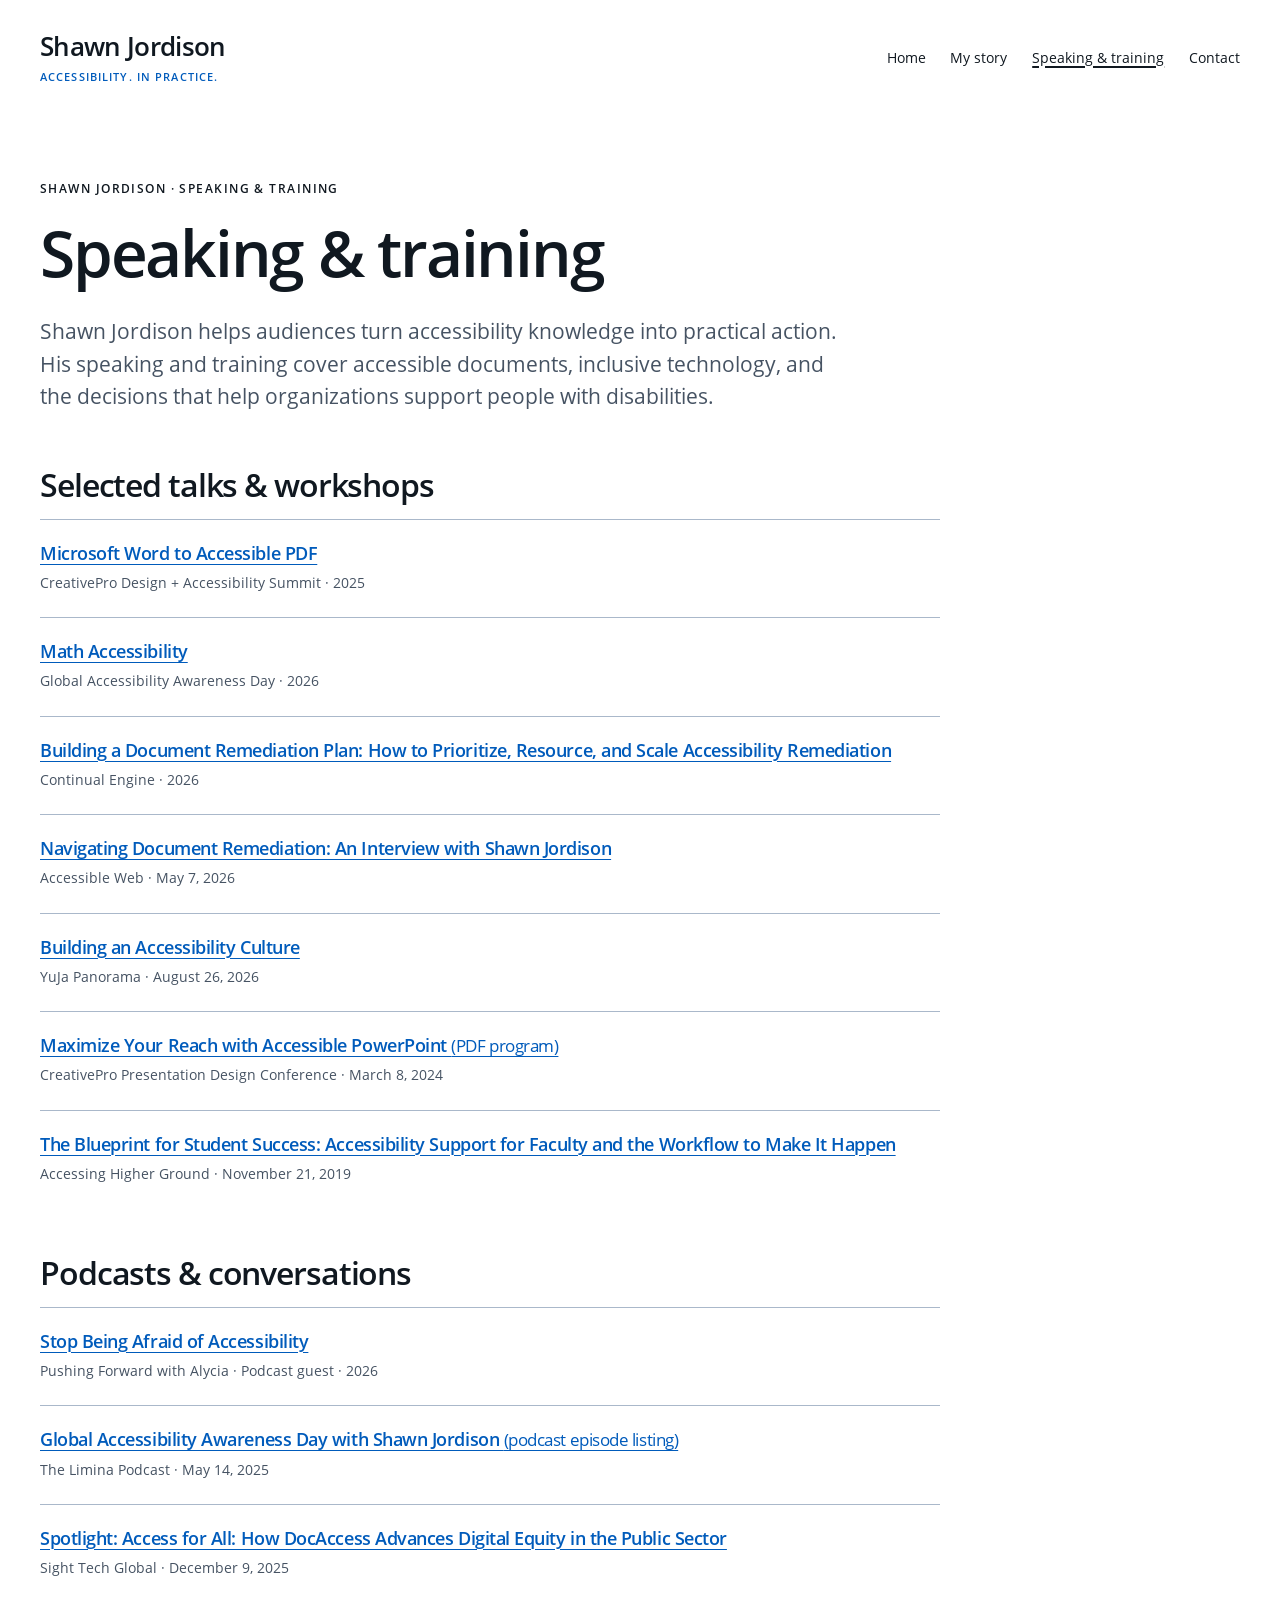
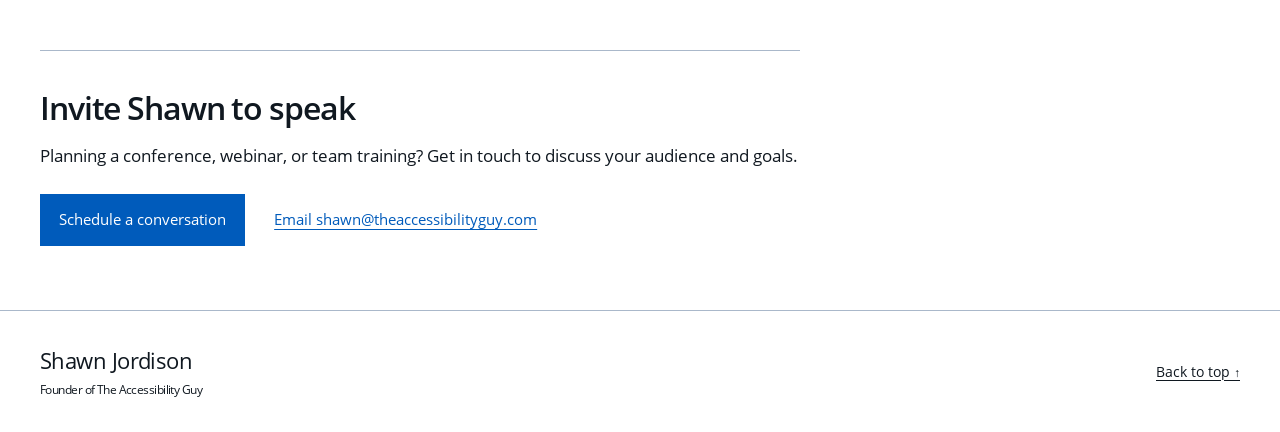
==== speaking.html @ 328009c0 "Add Speaking & training page, homepage highlights, hero scheduling button, Read my story link" ====
<!doctype html>
<html lang="en"><head><meta charset="utf-8"><meta name="viewport" content="width=device-width, initial-scale=1"><meta name="description" content="Selected talks, workshops, podcasts, and upcoming appearances by Shawn Jordison, founder of The Accessibility Guy."><title>Speaking &amp; training | Shawn Jordison</title><link rel="stylesheet" href="styles.css"></head><body>
<a class="skip-link" href="#main">Skip to main content</a>
  <header class="site-header" id="top">
    <div class="shell header-inner">
      <a class="wordmark" href="index.html">Shawn Jordison<span>Accessibility. In practice.</span></a>
      <nav aria-label="Main navigation">
        <ul><li><a href="index.html">Home</a></li><li><a href="story.html">My story</a></li><li><a href="speaking.html" aria-current="page">Speaking &amp; training</a></li><li><a href="index.html#contact">Contact</a></li></ul>
      </nav>
    </div>
  </header>
<main id="main" tabindex="-1">
<div class="story shell speaking-page">
<header class="story-header"><p class="eyebrow">Shawn Jordison · Speaking &amp; training</p><h1>Speaking &amp; training</h1><p class="lead">Shawn Jordison helps audiences turn accessibility knowledge into practical action. His speaking and training cover accessible documents, inclusive technology, and the decisions that help organizations support people with disabilities.</p></header>
<section class="talk-section" aria-labelledby="talks-title"><h2 id="talks-title">Selected talks &amp; workshops</h2><ul class="talk-list"><li><h3><a href="https://creativepro.com/event/design-accessibility-summit-2025/">Microsoft Word to Accessible PDF</a></h3><p class="talk-meta">CreativePro Design + Accessibility Summit · 2025</p></li><li><h3><a href="https://gaad.umn.edu/">Math Accessibility</a></h3><p class="talk-meta">Global Accessibility Awareness Day · 2026</p></li><li><h3><a href="https://www.continualengine.com/building-a-document-remediation-plan-how-to-prioritize-resource-and-scale-accessibility-remediation/">Building a Document Remediation Plan: How to Prioritize, Resource, and Scale Accessibility Remediation</a></h3><p class="talk-meta">Continual Engine · 2026</p></li><li><h3><a href="https://accessibleweb.com/webinar-video-archive/navigating-document-remediation-an-interview-with-shawn-jordison-upcoming-webinar/">Navigating Document Remediation: An Interview with Shawn Jordison</a></h3><p class="talk-meta">Accessible Web · May 7, 2026</p></li><li><h3><a href="https://theaccessibilityguy.com/building-an-accessibility-culture-august-26-2026-2-pm-et/">Building an Accessibility Culture</a></h3><p class="talk-meta">YuJa Panorama · August 26, 2026</p></li><li><h3><a href="https://creativeproweek.com/2024/PDC24/The-CreativePro-Presentation-Design-Conference-2024-Printable-Agenda.pdf">Maximize Your Reach with Accessible PowerPoint <span class="link-note">(PDF program)</span></a></h3><p class="talk-meta">CreativePro Presentation Design Conference · March 8, 2024</p></li><li><h3><a href="https://accessinghigherground.org/accepted-sessions-ahg-2019/">The Blueprint for Student Success: Accessibility Support for Faculty and the Workflow to Make It Happen</a></h3><p class="talk-meta">Accessing Higher Ground · November 21, 2019</p></li></ul></section>
<section class="talk-section" aria-labelledby="podcasts-title"><h2 id="podcasts-title">Podcasts &amp; conversations</h2><ul class="talk-list"><li><h3><a href="https://alyciaanderson.com/episode-142-transcript/">Stop Being Afraid of Accessibility</a></h3><p class="talk-meta">Pushing Forward with Alycia · Podcast guest · 2026</p></li><li><h3><a href="https://music.amazon.com/podcasts/6e4bbd09-2124-4073-b7bd-d2cc413bbe60/the-limina-podcast">Global Accessibility Awareness Day with Shawn Jordison <span class="link-note">(podcast episode listing)</span></a></h3><p class="talk-meta">The Limina Podcast · May 14, 2025</p></li><li><h3><a href="https://sighttechglobal.com/session/spotlight-access-for-all-how-docaccess-advances-digital-equity-in-the-public-sector/">Spotlight: Access for All: How DocAccess Advances Digital Equity in the Public Sector</a></h3><p class="talk-meta">Sight Tech Global · December 9, 2025</p></li></ul></section>
<section class="talk-section" id="upcoming" aria-labelledby="upcoming-title"><h2 id="upcoming-title">Upcoming appearances</h2><ul class="talk-list"><li data-until="2026-10-23T00:00:00-07:00"><h3><a href="https://creativepro.com/event/design-accessibility-summit-2026/">Building Better Word-to-PDF Accessibility Workflows</a></h3><p class="talk-meta">CreativePro Design + Accessibility Summit · October 22, 2026</p></li><li data-until="2026-11-20T00:00:00-08:00"><h3><a href="https://accessinghigherground.org/why-accessibility-training-fails-and-what-actually-works/">Why Accessibility Training Fails—and What Actually Works</a></h3><p class="talk-meta">With Maria Taylor · Accessing Higher Ground · November 19, 2026</p></li></ul></section>
<section class="story-contact" aria-labelledby="invite-title"><h2 id="invite-title">Invite Shawn to speak</h2><p>Planning a conference, webinar, or team training? Get in touch to discuss your audience and goals.</p><div class="actions"><a class="button" href="https://tidycal.com/shawnjordison0000">Schedule a conversation</a><a class="text-link" href="mailto:shawn@theaccessibilityguy.com">Email shawn@theaccessibilityguy.com</a></div></section>
</div>
</main>
<script>(function(){var n=Date.now();document.querySelectorAll("[data-until]").forEach(function(li){if(n>=Date.parse(li.getAttribute("data-until")))li.remove()});var u=document.getElementById("upcoming");if(u&&!u.querySelector("li"))u.remove()})();</script>
<footer class="site-footer"><div class="shell footer-inner"><p>Shawn Jordison<span>Founder of The Accessibility Guy</span></p><a href="#top">Back to top <span aria-hidden="true">↑</span></a></div></footer></body></html>
---- styles.css ----
@font-face{font-family:'Open Sans';src:url('fonts/OpenSans-Regular.ttf') format('truetype');font-style:normal;font-weight:400;font-display:swap}
@font-face{font-family:'Open Sans';src:url('fonts/OpenSans-Semibold.ttf') format('truetype');font-style:normal;font-weight:600;font-display:swap}
:root{--paper:#ffffff;--ink:#101820;--muted:#465363;--line:#aab8ca;--blue:#005bbb;--tint:#f0f5fc;--white:#ffffff;--accent:#b8d8ff;--focus:#005bbb}
*{box-sizing:border-box}html{scroll-padding-top:1rem}body{margin:0;background:var(--paper);color:var(--ink);font-family:'Open Sans',Arial,sans-serif;font-size:1.0625rem;line-height:1.65}a{color:inherit;text-underline-offset:.24em;text-decoration-thickness:.08em}a:hover{text-decoration-thickness:.15em}a:focus-visible{outline:3px solid var(--focus);outline-offset:5px;background-color:#fff;color:#101820}h1,h2,h3,p,figure{margin:0}h1,h2{font-family:'Open Sans',Arial,sans-serif;font-weight:600;letter-spacing:-.035em;line-height:1.08;text-wrap:balance}h1{font-size:clamp(2.75rem,5vw,4.6rem)}h2{font-size:clamp(2.15rem,3.4vw,3.4rem)}h3{font-size:1.4rem;line-height:1.3;font-weight:600;letter-spacing:-.025em}p+p{margin-top:1rem}em{font-weight:600;font-style:normal;color:var(--blue)}.shell{width:min(100% - 4rem,1200px);margin-inline:auto}.eyebrow{font-size:.75rem;font-weight:600;letter-spacing:.12em;line-height:1.6;text-transform:uppercase}.small{font-size:.875rem}.skip-link{position:absolute;top:.5rem;left:1rem;transform:translateY(-180%);z-index:5;padding:.7rem 1rem;background:white}.skip-link:focus{transform:none}.header-inner{min-height:115px;display:flex;justify-content:space-between;align-items:center;gap:2rem}.wordmark{font-weight:600;font-family:'Open Sans',Arial,sans-serif;font-size:1.65rem;line-height:1.2;text-decoration:none}.wordmark span{font-weight:400;display:block;font-family:'Open Sans',Arial,sans-serif;font-size:.7rem;letter-spacing:.1em;margin-top:.45rem;text-transform:uppercase}nav ul{list-style:none;display:flex;flex-wrap:wrap;gap:.4rem 1.55rem;padding:0;margin:0}nav a{display:inline-flex;align-items:center;min-height:44px;text-decoration:none;font-size:.9rem}.draft-note{font-size:.8rem;padding:.7rem 0;background:var(--tint);border-block:1px solid var(--line);color:var(--muted)}.hero{padding-block:5rem;display:grid;grid-template-columns:1.45fr 1fr;gap:3.8rem;align-items:center}.hero .eyebrow{margin-bottom:1.5rem}.intro{font-size:1.2rem;max-width:33rem;margin-top:1.6rem;color:var(--muted)}.actions{display:flex;gap:1.8rem;flex-wrap:wrap;align-items:center;margin-top:2.2rem}.button{background:var(--blue);color:var(--white);display:inline-flex;gap:1.4rem;align-items:center;min-height:50px;padding:.85rem 1.2rem;text-decoration:none;font-size:.95rem}.button:hover{background:var(--ink);text-decoration:underline}.text-link{display:inline-block;padding:.65rem 0;font-size:.95rem}.portrait-placeholder{align-self:stretch;background:var(--tint);border:1px solid var(--line);display:flex;flex-direction:column;justify-content:space-between;overflow:hidden}.portrait-art{position:relative;min-height:250px;display:grid;place-items:center;overflow:hidden;border-bottom:1px solid var(--line)}.portrait-art>span{font-family:'Open Sans',Arial,sans-serif;font-size:6rem;letter-spacing:-.08em;position:relative;z-index:1}.orbit{position:absolute;width:340px;height:340px;border:1px solid #9bbce8;border-radius:50%}.one{left:-150px;top:-115px}.two{right:-150px;bottom:-170px}.portrait-placeholder figcaption{padding:1.5rem}.portrait-placeholder .eyebrow{display:block;margin-bottom:.5rem;font-size:.65rem}.portrait-placeholder figcaption p{font-weight:600;font-family:'Open Sans',Arial,sans-serif;font-size:1.5rem;line-height:1.3;margin-bottom:.4rem}.portrait-placeholder .small{color:var(--muted)}.section{padding-block:5rem}.about{border-top:1px solid var(--line);display:grid;grid-template-columns:1fr 1fr;gap:4rem}.section .eyebrow{margin-bottom:1.1rem}.lead{font-size:1.3rem;line-height:1.55}.section-copy>p:not(.lead){color:var(--muted)}.editor-note{border-left:3px solid var(--blue);padding-left:1rem;font-size:.875rem}.speaking{background:var(--ink);color:var(--white)}.section-heading{display:grid;grid-template-columns:1fr 1fr;gap:4rem;align-items:end;margin-bottom:3rem}.section-heading>p{max-width:32rem}.speaking .eyebrow{color:var(--accent)}.topic-list{list-style:none;margin:0 0 1.2rem;padding:0}.topic-list li{border-top:1px solid #718398;padding:2rem 0;display:grid;grid-template-columns:3rem 1fr 10rem;gap:1rem}.topic-list li:last-child{border-bottom:1px solid #718398}.topic-number{color:var(--accent);font-size:.9rem}.topic-list h3{margin-bottom:.6rem}.topic-list li p{max-width:36rem}.format{font-size:.8rem}.work-placeholder{border:1px solid var(--line);padding:2.5rem;display:grid;grid-template-columns:1fr 2fr;gap:3rem;background:var(--white)}.placeholder-label{font-size:.75rem;text-transform:uppercase;letter-spacing:.1em}.work-placeholder h3{margin-bottom:1rem}.work-placeholder .small{color:var(--muted)}.contact{background:var(--tint);border-block:1px solid var(--line)}.contact-inner{display:grid;grid-template-columns:1fr 1fr;gap:4rem;align-items:center}.contact h2{margin-bottom:1.4rem}.contact p{max-width:32rem}.email-link{font-family:'Open Sans',Arial,sans-serif;font-size:clamp(1.3rem,2vw,1.8rem);overflow-wrap:anywhere;line-height:1.5}.contact-details p{font-size:.9rem;color:var(--muted);margin-top:1.2rem}.accessibility{padding-block:2.5rem;display:grid;grid-template-columns:1fr 2fr;gap:3rem}.accessibility h2{font-family:'Open Sans',Arial,sans-serif;font-size:1rem;font-weight:600;letter-spacing:0;line-height:1.5}.accessibility p{font-size:.9rem;color:var(--muted)}.site-footer{border-top:1px solid var(--line)}.footer-inner{padding-block:2rem;display:flex;flex-wrap:wrap;justify-content:space-between;align-items:center;gap:1.5rem}.footer-inner>p:first-child{font-family:'Open Sans',Arial,sans-serif;font-size:1.4rem}.footer-inner span{display:block;font-family:'Open Sans',Arial,sans-serif;font-size:.75rem}.footer-inner a span{display:inline}.footer-inner a{padding:.5rem 0;font-size:.9rem}main:focus{outline:none}
@media(max-width:900px){.hero{gap:2rem;grid-template-columns:1.3fr 1fr}.header-inner{flex-wrap:wrap;padding-block:1.5rem;gap:1rem}.section-heading,.about,.contact-inner{gap:2rem}.topic-list li{grid-template-columns:2rem 1fr}.format{grid-column:2}.work-placeholder{grid-template-columns:1fr;gap:1rem}.hero h1 br{display:none}}
@media(max-width:650px){.shell{width:calc(100% - 2rem)}.header-inner{align-items:start}.wordmark{font-size:1.5rem}nav{width:100%}nav ul{gap:.1rem 1.25rem}.hero,.about,.section-heading,.contact-inner,.accessibility{grid-template-columns:1fr}.hero{padding-block:3rem;gap:2.5rem}.hero-copy{min-width:0}.hero h1{font-size:clamp(2.1rem,8.2vw,2.8rem)}.portrait-art{min-height:190px}.section{padding-block:3rem}.section-heading{margin-bottom:2rem}.work-placeholder{padding:1.4rem}.accessibility{gap:1rem}.actions{gap:1rem}.topic-list li{gap:.75rem}.section-copy,.contact-details{min-width:0}.footer-inner{align-items:start}.footer-inner p{margin:0}}
@media(prefers-reduced-motion:reduce){*,*::before,*::after{animation:none!important;transition:none!important;scroll-behavior:auto!important}}
@media(forced-colors:active){.button,.portrait-placeholder,.work-placeholder{border:1px solid CanvasText}a:focus-visible{outline-color:Highlight}.orbit{border-color:CanvasText}}
@media print{.draft-note,.skip-link,nav,.actions,.portrait-placeholder{display:none}.shell{width:100%}.hero,.section,.accessibility{padding-block:1.5rem}.hero,.about,.section-heading,.contact-inner{display:block}.speaking{background:white;color:black}.speaking .eyebrow,.topic-number{color:black}a{color:black}.section{break-inside:avoid}}
.speaking a:focus-visible{outline-color:var(--accent)}

.text-link,.email-link,.accessibility a{color:var(--blue)}.speaking .text-link{color:var(--white)}.portrait-art{background:#e6effb}.wordmark,.footer-inner>p:first-child{letter-spacing:-.025em}

.speaking a:focus-visible{color:var(--ink);background:var(--white)}

.projects{border-top:1px solid var(--line)}.project-grid{display:grid;grid-template-columns:repeat(3,minmax(0,1fr));gap:2rem}.project-grid article{border-top:3px solid var(--blue);padding-top:1.4rem;min-width:0}.project-grid h3{margin-bottom:1rem}.project-grid p{color:var(--muted)}.project-grid a{margin-top:.7rem;overflow-wrap:anywhere}.header-inner{flex-wrap:wrap;padding-block:1.5rem;row-gap:1rem}.project-grid .text-link:visited{color:var(--blue)}.project-grid .text-link:focus-visible{color:var(--ink);background:var(--white)}
@media(max-width:750px){.project-grid{grid-template-columns:1fr;gap:2rem}}
a.button:focus-visible,a.button:hover:focus-visible{background:var(--white);color:var(--ink);outline-color:var(--blue)}

.story{padding-block:4rem}.story-header{max-width:900px;margin-bottom:3.5rem}.story-header .eyebrow{margin-bottom:1.25rem}.story-header h1{margin-bottom:1.75rem}.story-header .lead{max-width:800px;color:var(--muted)}.story-body{max-width:760px}.story-body section{margin:0 0 3rem}.story-body h2{font-size:clamp(1.6rem,3vw,2rem);line-height:1.3;letter-spacing:-.025em;margin-bottom:1.3rem}.story-body p{font-size:1.125rem;line-height:1.8}.story-contact{max-width:760px;border-top:1px solid var(--line);padding-top:2.5rem}.story-contact h2{font-size:2rem;margin-bottom:1rem}.story-contact a{color:var(--blue)}nav a[aria-current="page"]{text-decoration:underline;text-decoration-thickness:.15em}@media(max-width:650px){.story{padding-block:2.5rem}.story-header h1{font-size:2.5rem}}

.portrait{margin:0}.portrait img{display:block;width:100%;height:auto;border:1px solid var(--line)}
@media(max-width:650px){.portrait{max-width:420px}}
.portrait{display:flex;justify-content:center}.portrait img{width:min(100%,340px);aspect-ratio:4/5;object-fit:cover;object-position:51% 40%;border:0;border-radius:50%}
.wordmark span{font-weight:600;color:var(--blue)}
.visually-hidden{position:absolute!important;width:1px;height:1px;padding:0;margin:-1px;overflow:hidden;clip:rect(0 0 0 0);white-space:nowrap;border:0}
.social-links{list-style:none;display:flex;gap:.75rem;margin:1.75rem 0 0;padding:0}.social-links a{display:inline-flex;align-items:center;justify-content:center;width:44px;height:44px;color:var(--ink);border:1px solid var(--line);border-radius:50%}.social-links a:hover{color:var(--blue);border-color:var(--blue)}.social-links a:focus-visible{outline-offset:3px;border-radius:50%}.social-links svg{width:22px;height:22px}
.contact-details p.contact-alt{margin-top:2rem;padding-top:1.5rem;border-top:1px solid var(--line);font-size:1rem;color:var(--ink)}
.button-secondary{background:var(--white);color:var(--blue);border:2px solid var(--blue);padding:.75rem 1.1rem}.button-secondary:hover{background:var(--ink);border-color:var(--ink);color:var(--white)}
.highlights{border-top:1px solid var(--line)}.highlights .section-heading{margin-bottom:2rem}.talk-list{list-style:none;margin:0 0 1.5rem;padding:0;display:grid;grid-template-columns:repeat(2,minmax(0,1fr));column-gap:3rem}.talk-list li{border-top:1px solid var(--line);padding:1.25rem 0 1.4rem;min-width:0}.talk-list h3{font-size:1.15rem;line-height:1.4;margin-bottom:.35rem}.talk-list h3 a{color:var(--blue);overflow-wrap:anywhere}.talk-meta{font-size:.9rem;color:var(--muted)}.link-note{font-weight:400;font-size:.9em}
.speaking-page .talk-section{max-width:900px;margin-bottom:3rem}.speaking-page .talk-section h2{font-size:clamp(1.6rem,3vw,2rem);margin-bottom:1rem}.speaking-page .talk-list{grid-template-columns:1fr}.speaking-page .story-contact .button{color:var(--white)}.speaking-page .story-contact .actions{margin-top:1.5rem}
@media(max-width:760px){.talk-list{grid-template-columns:1fr}}
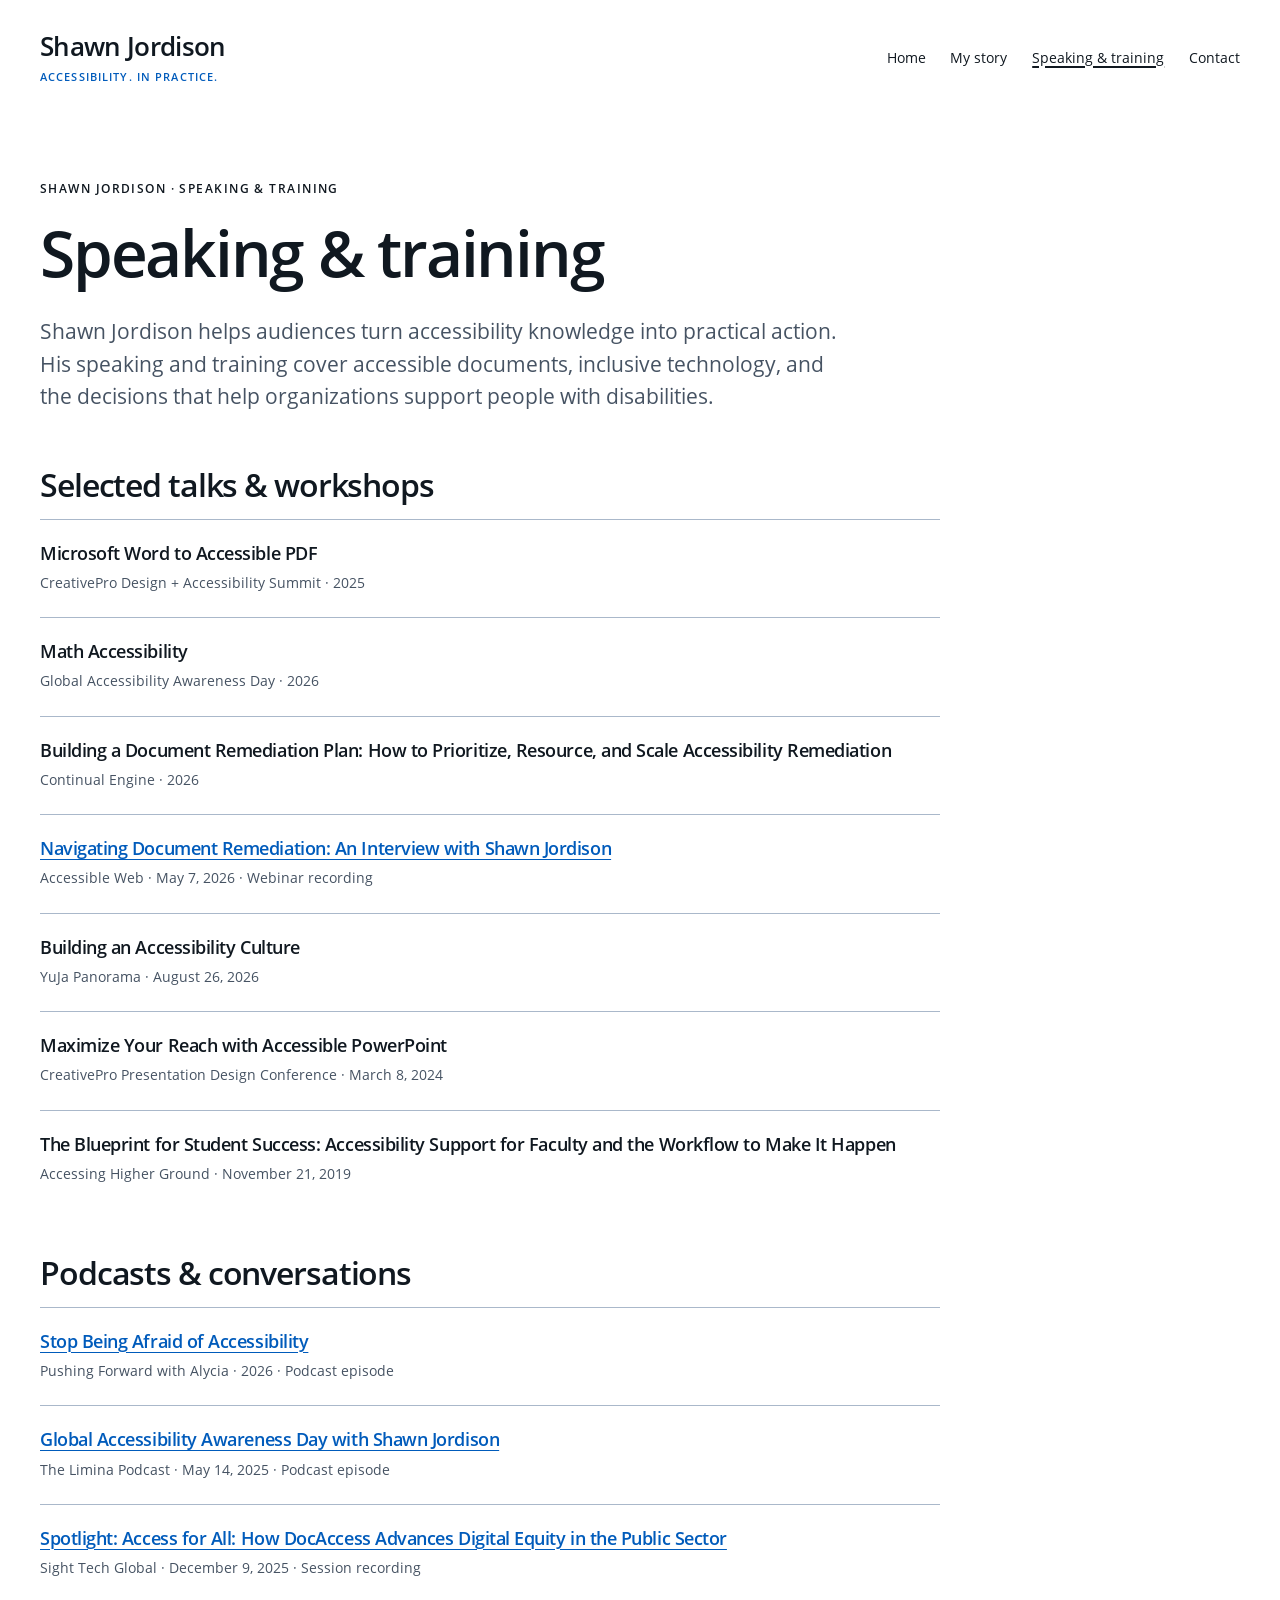
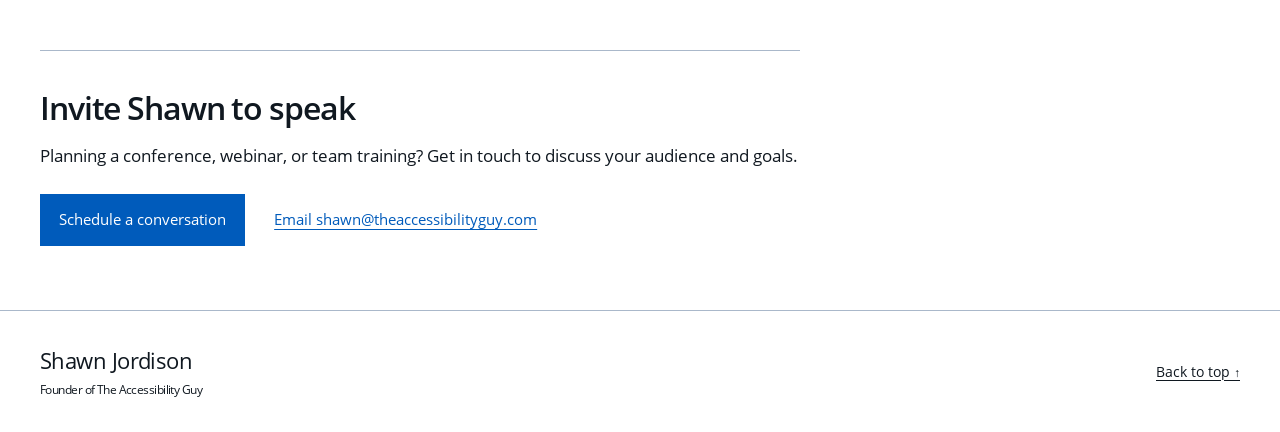
==== commit 48fcdffd: "Speaking: recording and episode links only; history entries as plain text" ====
--- a/speaking.html
+++ b/speaking.html
@@ -12,9 +12,9 @@
 <main id="main" tabindex="-1">
 <div class="story shell speaking-page">
 <header class="story-header"><p class="eyebrow">Shawn Jordison · Speaking &amp; training</p><h1>Speaking &amp; training</h1><p class="lead">Shawn Jordison helps audiences turn accessibility knowledge into practical action. His speaking and training cover accessible documents, inclusive technology, and the decisions that help organizations support people with disabilities.</p></header>
-<section class="talk-section" aria-labelledby="talks-title"><h2 id="talks-title">Selected talks &amp; workshops</h2><ul class="talk-list"><li><h3><a href="https://creativepro.com/event/design-accessibility-summit-2025/">Microsoft Word to Accessible PDF</a></h3><p class="talk-meta">CreativePro Design + Accessibility Summit · 2025</p></li><li><h3><a href="https://gaad.umn.edu/">Math Accessibility</a></h3><p class="talk-meta">Global Accessibility Awareness Day · 2026</p></li><li><h3><a href="https://www.continualengine.com/building-a-document-remediation-plan-how-to-prioritize-resource-and-scale-accessibility-remediation/">Building a Document Remediation Plan: How to Prioritize, Resource, and Scale Accessibility Remediation</a></h3><p class="talk-meta">Continual Engine · 2026</p></li><li><h3><a href="https://accessibleweb.com/webinar-video-archive/navigating-document-remediation-an-interview-with-shawn-jordison-upcoming-webinar/">Navigating Document Remediation: An Interview with Shawn Jordison</a></h3><p class="talk-meta">Accessible Web · May 7, 2026</p></li><li><h3><a href="https://theaccessibilityguy.com/building-an-accessibility-culture-august-26-2026-2-pm-et/">Building an Accessibility Culture</a></h3><p class="talk-meta">YuJa Panorama · August 26, 2026</p></li><li><h3><a href="https://creativeproweek.com/2024/PDC24/The-CreativePro-Presentation-Design-Conference-2024-Printable-Agenda.pdf">Maximize Your Reach with Accessible PowerPoint <span class="link-note">(PDF program)</span></a></h3><p class="talk-meta">CreativePro Presentation Design Conference · March 8, 2024</p></li><li><h3><a href="https://accessinghigherground.org/accepted-sessions-ahg-2019/">The Blueprint for Student Success: Accessibility Support for Faculty and the Workflow to Make It Happen</a></h3><p class="talk-meta">Accessing Higher Ground · November 21, 2019</p></li></ul></section>
-<section class="talk-section" aria-labelledby="podcasts-title"><h2 id="podcasts-title">Podcasts &amp; conversations</h2><ul class="talk-list"><li><h3><a href="https://alyciaanderson.com/episode-142-transcript/">Stop Being Afraid of Accessibility</a></h3><p class="talk-meta">Pushing Forward with Alycia · Podcast guest · 2026</p></li><li><h3><a href="https://music.amazon.com/podcasts/6e4bbd09-2124-4073-b7bd-d2cc413bbe60/the-limina-podcast">Global Accessibility Awareness Day with Shawn Jordison <span class="link-note">(podcast episode listing)</span></a></h3><p class="talk-meta">The Limina Podcast · May 14, 2025</p></li><li><h3><a href="https://sighttechglobal.com/session/spotlight-access-for-all-how-docaccess-advances-digital-equity-in-the-public-sector/">Spotlight: Access for All: How DocAccess Advances Digital Equity in the Public Sector</a></h3><p class="talk-meta">Sight Tech Global · December 9, 2025</p></li></ul></section>
-<section class="talk-section" id="upcoming" aria-labelledby="upcoming-title"><h2 id="upcoming-title">Upcoming appearances</h2><ul class="talk-list"><li data-until="2026-10-23T00:00:00-07:00"><h3><a href="https://creativepro.com/event/design-accessibility-summit-2026/">Building Better Word-to-PDF Accessibility Workflows</a></h3><p class="talk-meta">CreativePro Design + Accessibility Summit · October 22, 2026</p></li><li data-until="2026-11-20T00:00:00-08:00"><h3><a href="https://accessinghigherground.org/why-accessibility-training-fails-and-what-actually-works/">Why Accessibility Training Fails—and What Actually Works</a></h3><p class="talk-meta">With Maria Taylor · Accessing Higher Ground · November 19, 2026</p></li></ul></section>
+<section class="talk-section" aria-labelledby="talks-title"><h2 id="talks-title">Selected talks &amp; workshops</h2><ul class="talk-list"><li><h3>Microsoft Word to Accessible PDF</h3><p class="talk-meta">CreativePro Design + Accessibility Summit · 2025</p></li><li><h3>Math Accessibility</h3><p class="talk-meta">Global Accessibility Awareness Day · 2026</p></li><li><h3>Building a Document Remediation Plan: How to Prioritize, Resource, and Scale Accessibility Remediation</h3><p class="talk-meta">Continual Engine · 2026</p></li><li><h3><a href="https://youtu.be/S3RVaYy-4cs">Navigating Document Remediation: An Interview with Shawn Jordison</a></h3><p class="talk-meta">Accessible Web · May 7, 2026 · Webinar recording</p></li><li><h3>Building an Accessibility Culture</h3><p class="talk-meta">YuJa Panorama · August 26, 2026</p></li><li><h3>Maximize Your Reach with Accessible PowerPoint</h3><p class="talk-meta">CreativePro Presentation Design Conference · March 8, 2024</p></li><li><h3>The Blueprint for Student Success: Accessibility Support for Faculty and the Workflow to Make It Happen</h3><p class="talk-meta">Accessing Higher Ground · November 21, 2019</p></li></ul></section>
+<section class="talk-section" aria-labelledby="podcasts-title"><h2 id="podcasts-title">Podcasts &amp; conversations</h2><ul class="talk-list"><li><h3><a href="https://podcasts.apple.com/us/podcast/stop-being-afraid-of-accessibility/id1693596344?i=1000768851243">Stop Being Afraid of Accessibility</a></h3><p class="talk-meta">Pushing Forward with Alycia · 2026 · Podcast episode</p></li><li><h3><a href="https://podcasts.apple.com/us/podcast/episode-14-global-accessibility-awareness-day-with/id1675388114?i=1000708526973">Global Accessibility Awareness Day with Shawn Jordison</a></h3><p class="talk-meta">The Limina Podcast · May 14, 2025 · Podcast episode</p></li><li><h3><a href="https://www.youtube.com/watch?v=0vKooROe-qs">Spotlight: Access for All: How DocAccess Advances Digital Equity in the Public Sector</a></h3><p class="talk-meta">Sight Tech Global · December 9, 2025 · Session recording</p></li></ul></section>
+<section class="talk-section" id="upcoming" aria-labelledby="upcoming-title"><h2 id="upcoming-title">Upcoming appearances</h2><ul class="talk-list"><li data-until="2026-10-23T00:00:00-07:00"><h3>Building Better Word-to-PDF Accessibility Workflows</h3><p class="talk-meta">CreativePro Design + Accessibility Summit · October 22, 2026</p></li><li data-until="2026-11-20T00:00:00-08:00"><h3>Why Accessibility Training Fails—and What Actually Works</h3><p class="talk-meta">With Maria Taylor · Accessing Higher Ground · November 19, 2026</p></li></ul></section>
 <section class="story-contact" aria-labelledby="invite-title"><h2 id="invite-title">Invite Shawn to speak</h2><p>Planning a conference, webinar, or team training? Get in touch to discuss your audience and goals.</p><div class="actions"><a class="button" href="https://tidycal.com/shawnjordison0000">Schedule a conversation</a><a class="text-link" href="mailto:shawn@theaccessibilityguy.com">Email shawn@theaccessibilityguy.com</a></div></section>
 </div>
 </main>
--- a/styles.css
+++ b/styles.css
@@ -30,3 +30,4 @@
 .highlights{border-top:1px solid var(--line)}.highlights .section-heading{margin-bottom:2rem}.talk-list{list-style:none;margin:0 0 1.5rem;padding:0;display:grid;grid-template-columns:repeat(2,minmax(0,1fr));column-gap:3rem}.talk-list li{border-top:1px solid var(--line);padding:1.25rem 0 1.4rem;min-width:0}.talk-list h3{font-size:1.15rem;line-height:1.4;margin-bottom:.35rem}.talk-list h3 a{color:var(--blue);overflow-wrap:anywhere}.talk-meta{font-size:.9rem;color:var(--muted)}.link-note{font-weight:400;font-size:.9em}
 .speaking-page .talk-section{max-width:900px;margin-bottom:3rem}.speaking-page .talk-section h2{font-size:clamp(1.6rem,3vw,2rem);margin-bottom:1rem}.speaking-page .talk-list{grid-template-columns:1fr}.speaking-page .story-contact .button{color:var(--white)}.speaking-page .story-contact .actions{margin-top:1.5rem}
 @media(max-width:760px){.talk-list{grid-template-columns:1fr}}
+@media(min-width:1000px){.highlights .talk-list{grid-template-columns:repeat(3,minmax(0,1fr));column-gap:2.5rem}}
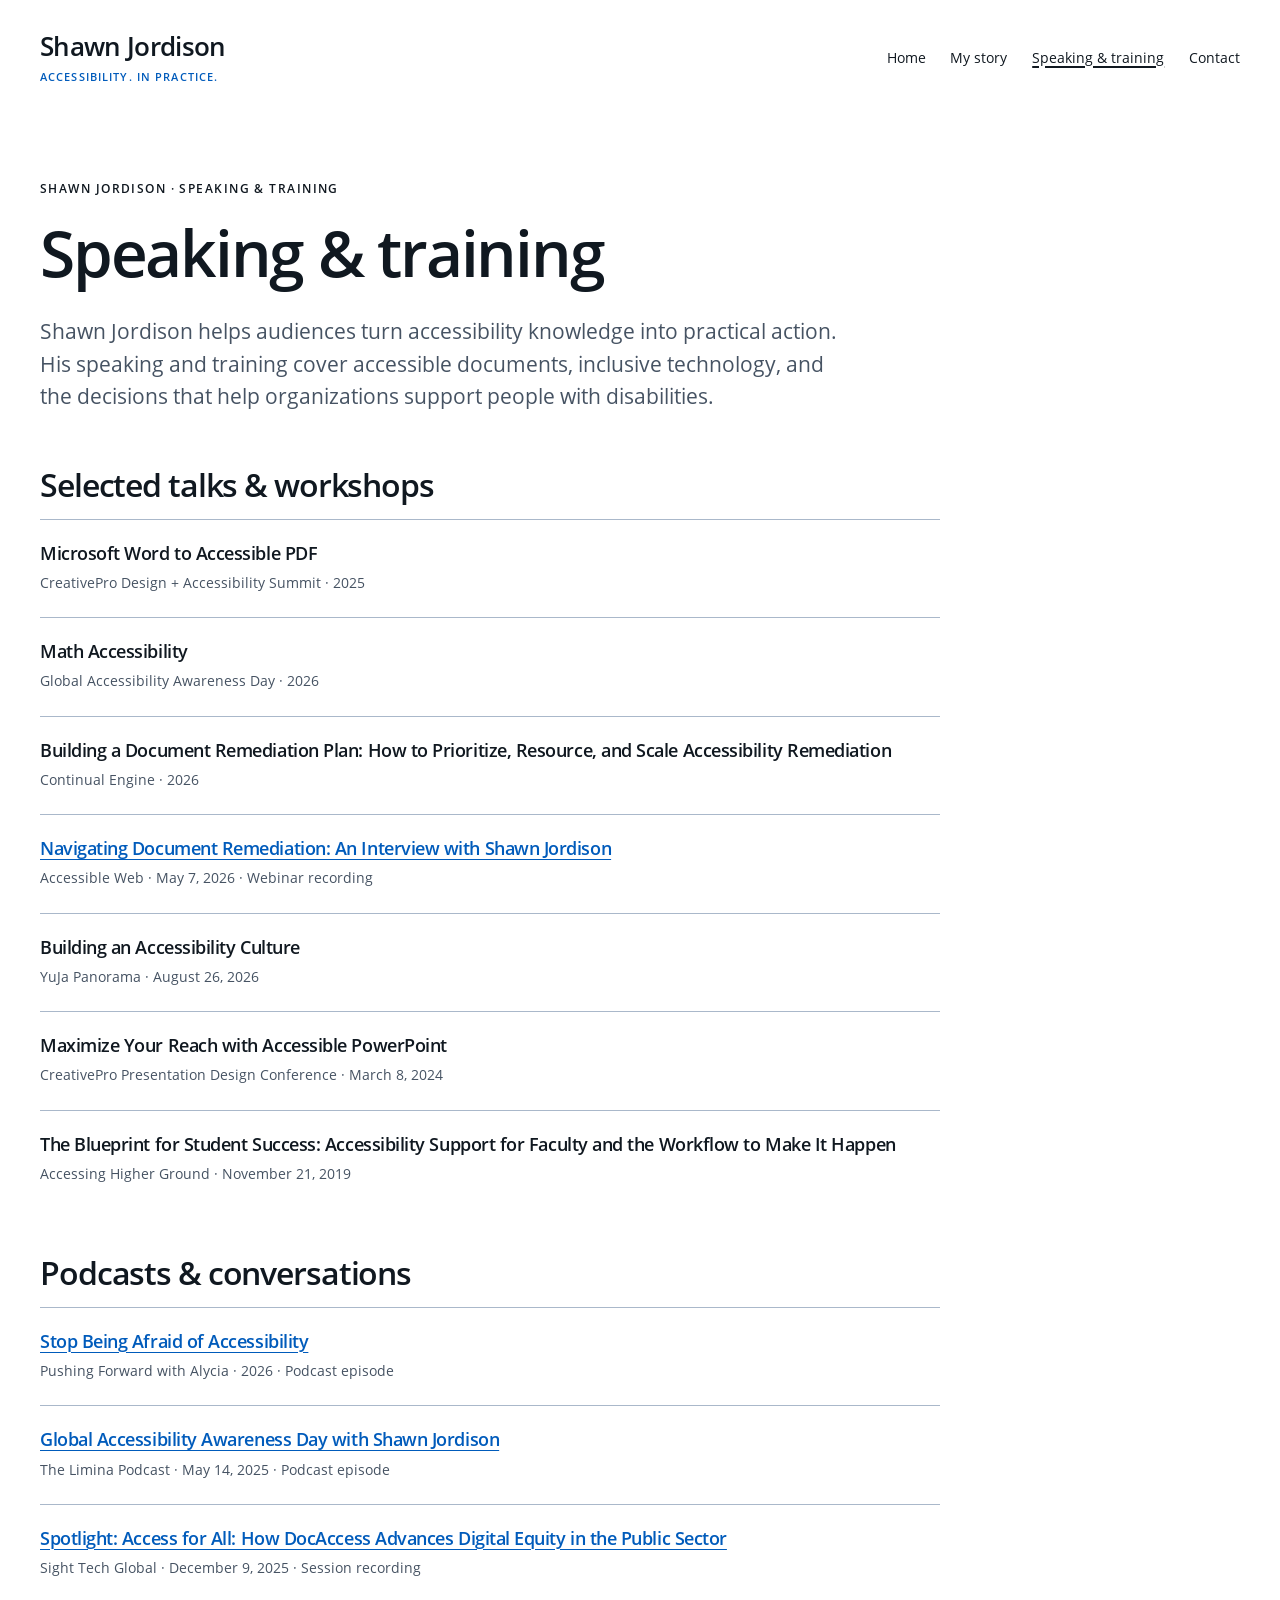
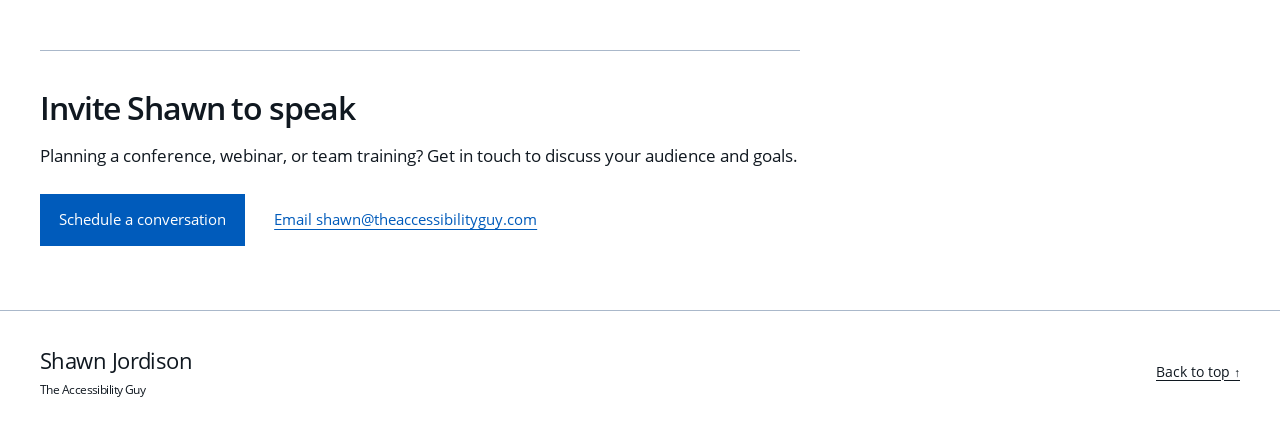
==== commit 346d7777: "Remove 'founder of' before The Accessibility Guy" ====
--- a/speaking.html
+++ b/speaking.html
@@ -1,5 +1,5 @@
 <!doctype html>
-<html lang="en"><head><meta charset="utf-8"><meta name="viewport" content="width=device-width, initial-scale=1"><meta name="description" content="Selected talks, workshops, podcasts, and upcoming appearances by Shawn Jordison, founder of The Accessibility Guy."><title>Speaking &amp; training | Shawn Jordison</title><link rel="stylesheet" href="styles.css"></head><body>
+<html lang="en"><head><meta charset="utf-8"><meta name="viewport" content="width=device-width, initial-scale=1"><meta name="description" content="Selected talks, workshops, podcasts, and upcoming appearances by Shawn Jordison, The Accessibility Guy."><title>Speaking &amp; training | Shawn Jordison</title><link rel="stylesheet" href="styles.css"></head><body>
 <a class="skip-link" href="#main">Skip to main content</a>
   <header class="site-header" id="top">
     <div class="shell header-inner">
@@ -19,4 +19,4 @@
 </div>
 </main>
 <script>(function(){var n=Date.now();document.querySelectorAll("[data-until]").forEach(function(li){if(n>=Date.parse(li.getAttribute("data-until")))li.remove()});var u=document.getElementById("upcoming");if(u&&!u.querySelector("li"))u.remove()})();</script>
-<footer class="site-footer"><div class="shell footer-inner"><p>Shawn Jordison<span>Founder of The Accessibility Guy</span></p><a href="#top">Back to top <span aria-hidden="true">↑</span></a></div></footer></body></html>
+<footer class="site-footer"><div class="shell footer-inner"><p>Shawn Jordison<span>The Accessibility Guy</span></p><a href="#top">Back to top <span aria-hidden="true">↑</span></a></div></footer></body></html>
